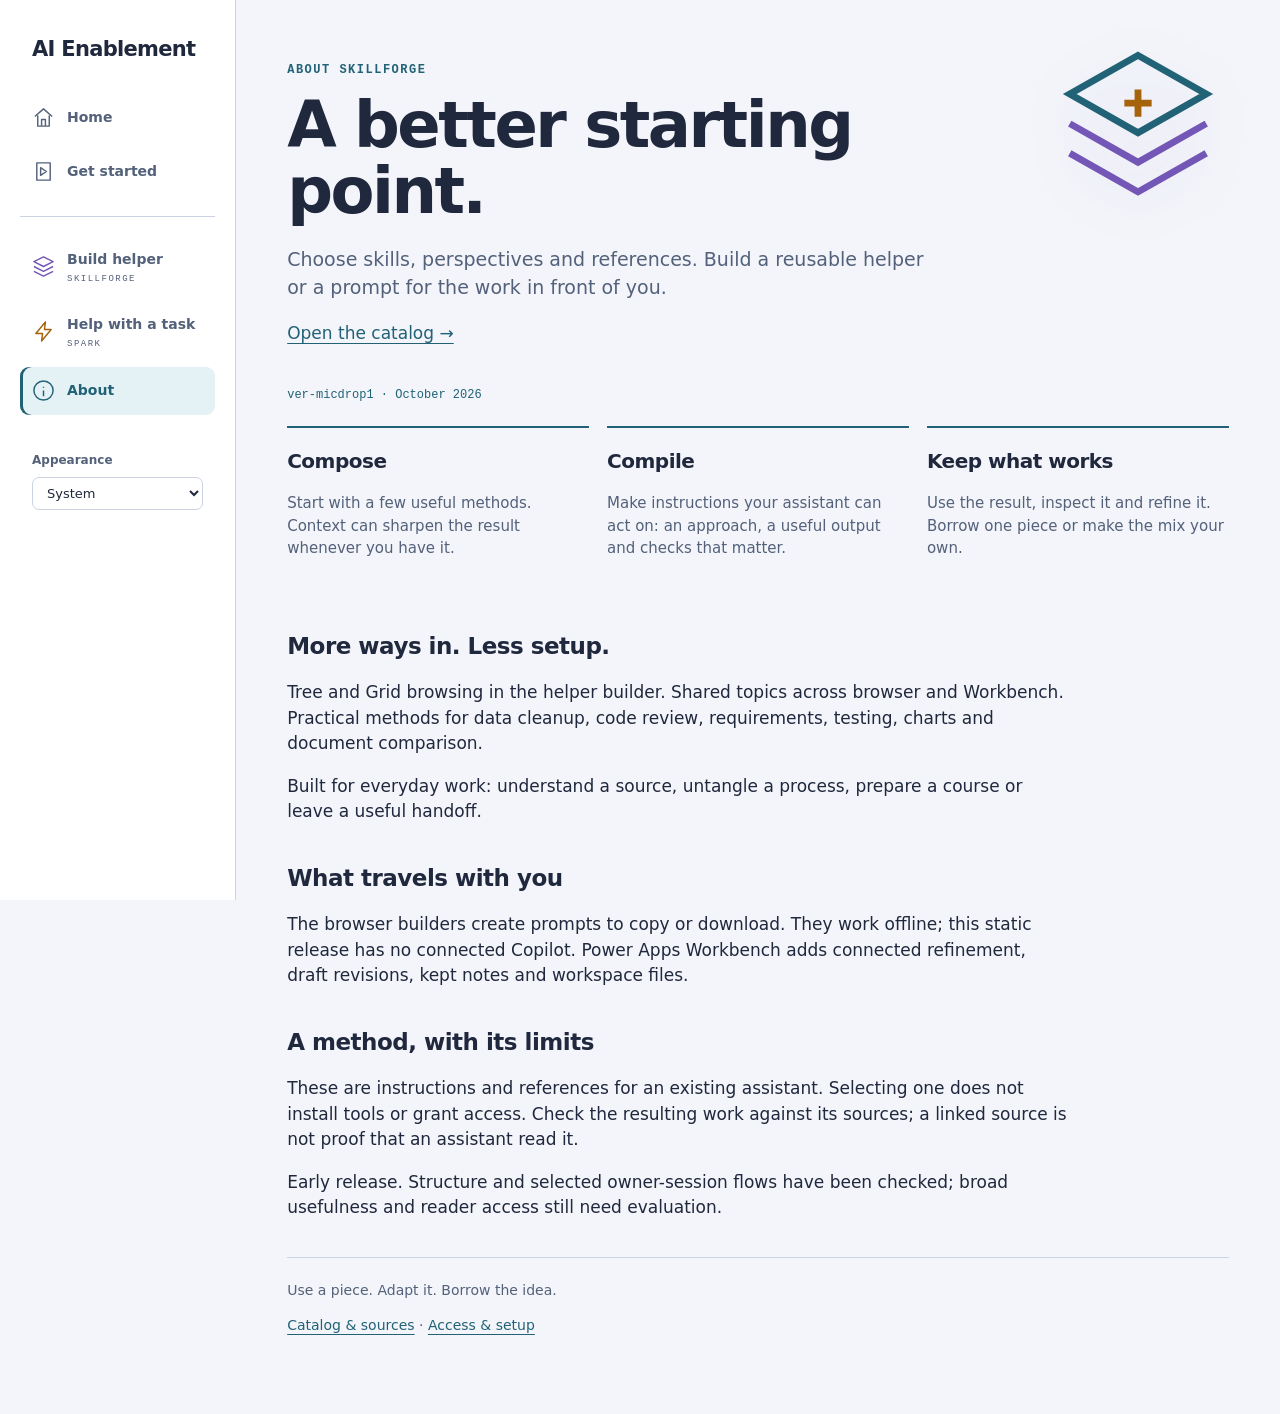
==== about.html @ b693999e "Publish ver-micdrop1 catalog and web Workbench" ====
<!doctype html>
<html lang="en"><head><meta charset="utf-8"><meta name="viewport" content="width=device-width, initial-scale=1"><title>About · Skillforge</title><meta name="description" content="Useful methods, combined your way."><link rel="stylesheet" href="launch.css?v=b89451d3d0da"><script src="site.js?v=e3f35488b8e0"></script></head><body class="skillforge about-page"><a class="skip-link" href="#main-content">Skip to content</a><aside class="site-rail"><a class="brand" href="index.html">AI Enablement</a><button type="button" class="nav-toggle secondary" aria-expanded="true" aria-controls="site-navigation" hidden>Menu</button><div id="site-navigation"><nav aria-label="Start here" class="rail-start"><a href="index.html" aria-label="Home"><svg viewBox="0 0 24 24" fill="none" stroke="currentColor" stroke-width="1.5" stroke-linejoin="round" aria-hidden="true"><path d="M3 11 12 3l9 8M6 10v11h12V10M10 21v-7h4v7"/></svg><span class="nav-full">Home</span><span class="nav-short" aria-hidden="true">Home</span></a><a href="get-started.html" aria-label="Get started"><svg viewBox="0 0 24 24" fill="none" stroke="currentColor" stroke-width="1.5" stroke-linejoin="round" aria-hidden="true"><path d="M5 3h14v18H5ZM9 8l6 4-6 4Z"/></svg><span class="nav-full">Get started</span><span class="nav-short" aria-hidden="true">Start</span></a></nav><nav aria-label="Tools" class="rail-tools"><a href="library.html" aria-label="Build helper SKILLFORGE"><svg viewBox="0 0 24 24" fill="none" stroke="currentColor" stroke-width="1.5" stroke-linejoin="round" aria-hidden="true"><path d="m12 2 10 5-10 5L2 7ZM2 12l10 5 10-5M2 17l10 5 10-5"/></svg><span class="nav-full">Build helper<small>SKILLFORGE</small></span><span class="nav-short" aria-hidden="true">Build</span></a><a href="launch.html" aria-label="Help with a task SPARK"><svg viewBox="0 0 24 24" fill="none" stroke="currentColor" stroke-width="1.5" stroke-linejoin="round" aria-hidden="true"><path d="m14 2-10 12h7l-1 8 10-12h-7Z"/></svg><span class="nav-full">Help with a task<small>SPARK</small></span><span class="nav-short" aria-hidden="true">Task</span></a><a href="about.html" aria-current="page" aria-label="About"><svg viewBox="0 0 24 24" fill="none" stroke="currentColor" stroke-width="1.5" stroke-linejoin="round" aria-hidden="true"><path d="M12 8v1M12 12v6M12 2a10 10 0 1 0 0 20 10 10 0 0 0 0-20"/></svg><span class="nav-full">About</span><span class="nav-short" aria-hidden="true">About</span></a></nav><div class="theme-control"><label for="forge-theme">Appearance</label><select id="forge-theme"><option value="system">System</option><option value="light">Light</option><option value="dark">Dark</option></select></div></div></aside><main id="main-content" tabindex="-1"><header class="prism-header"><div class="forge-art" aria-hidden="true"><svg viewBox="0 0 80 80" fill="none"><path d="M40 5 70 22 40 39 10 22Z" stroke="currentColor" stroke-width="3"/><path d="M10 35 40 52 70 35M10 48 40 65 70 48" stroke="var(--forge-violet)" stroke-width="3"/><path d="M40 20v12M34 26h12" stroke="var(--forge-amber)" stroke-width="3"/></svg></div><div class="eyebrow">About Skillforge</div><h1>A better starting point.</h1><p>Choose skills, perspectives and references. Build a reusable helper or a prompt for the work in front of you.</p><a href="library.html">Open the catalog →</a></header>
<p class="release-line">ver-micdrop1 · October 2026</p>
<div class="about-grid"><section><h2>Compose</h2><p>Start with a few useful methods. Context can sharpen the result whenever you have it.</p></section><section><h2>Compile</h2><p>Make instructions your assistant can act on: an approach, a useful output and checks that matter.</p></section><section><h2>Keep what works</h2><p>Use the result, inspect it and refine it. Borrow one piece or make the mix your own.</p></section></div>
<section class="starter-section"><h2>More ways in. Less setup.</h2><p>Tree and Grid browsing in the helper builder. Shared topics across browser and Workbench. Practical methods for data cleanup, code review, requirements, testing, charts and document comparison.</p><p>Built for everyday work: understand a source, untangle a process, prepare a course or leave a useful handoff.</p></section>
<section class="starter-section"><h2>What travels with you</h2><p>The browser builders create prompts to copy or download. They work offline; this static release has no connected Copilot. Power Apps Workbench adds connected refinement, draft revisions, kept notes and workspace files.</p></section>
<section class="starter-section"><h2>A method, with its limits</h2><p>These are instructions and references for an existing assistant. Selecting one does not install tools or grant access. Check the resulting work against its sources; a linked source is not proof that an assistant read it.</p><p>Early release. Structure and selected owner-session flows have been checked; broad usefulness and reader access still need evaluation.</p></section>
<footer>Use a piece. Adapt it. Borrow the idea.<p><a href="CATALOG.md">Catalog &amp; sources</a> · <a href="get-started.html">Access &amp; setup</a></p></footer></main></body></html>
---- launch.css ----
:root{color-scheme:light;--ink:#142c30;--muted:#526967;--line:#cddcd5;--paper:#f4f6ef;--accent:#155d52;--yellow:#e9edbf}*{box-sizing:border-box}body{margin:0;background:var(--paper);color:var(--ink);font:17px/1.5 system-ui,-apple-system,sans-serif}a{color:var(--accent);text-underline-offset:4px}a:hover{text-decoration-thickness:2px}main{max-width:1180px;margin:auto;padding:36px 28px 64px}.top{display:flex;justify-content:space-between;align-items:center;gap:24px;border-bottom:1px solid var(--line);padding-bottom:20px}.brand{font-weight:750;letter-spacing:-.5px}.top nav{display:flex;gap:22px;font-size:14px}.eyebrow{font:700 12px/1.4 ui-monospace,monospace;letter-spacing:1.5px;text-transform:uppercase;color:var(--accent)}header{padding:50px 0 30px;max-width:860px}h1{font-size:clamp(38px,6vw,64px);font-weight:600;line-height:1.03;letter-spacing:-2.5px;margin:14px 0 20px}header p{font-size:20px;color:var(--muted);max-width:690px}h2{font-size:23px;letter-spacing:-.5px;margin:0 0 16px}.step{font-size:13px;display:inline-grid;place-items:center;width:27px;height:27px;border:1px solid var(--accent);border-radius:50%;margin-right:9px;vertical-align:3px}.setup{display:grid;grid-template-columns:1fr 1.4fr;gap:32px;padding:26px;background:var(--yellow);border-radius:14px;margin:10px 0 38px}label{display:block;font-weight:650}select,textarea,input[type=search]{width:100%;font:inherit;color:var(--ink);border:1px solid #a3b8ad;border-radius:7px;padding:12px;background:#fff}select{margin-top:12px}textarea{resize:vertical;min-height:110px;margin-top:12px}input[type=checkbox]{accent-color:var(--accent);width:19px;height:19px;flex-shrink:0;margin:2px 10px 0 0}.section-top{display:flex;justify-content:space-between;align-items:center;gap:28px}.section-top input{max-width:330px}.catalog{display:grid;grid-template-columns:repeat(3,minmax(0,1fr));gap:16px;margin:20px 0 35px}.card{padding:22px;border:1px solid var(--line);border-radius:12px;background:white;display:flex;flex-direction:column}.card label{display:flex;align-items:start;margin-top:13px;cursor:pointer;font-size:18px;line-height:1.25}.card small{font:10px/1.4 ui-monospace,monospace;letter-spacing:.5px;color:var(--muted)}.card p{font-size:15px;color:var(--muted);margin:14px 0 18px}.card a{font-size:14px;margin-top:auto}.card:has(input:checked){border:2px solid var(--accent);padding:21px;background:#edf6f0}.launch{border-top:1px solid var(--line);padding-top:28px}.actions{display:flex;flex-wrap:wrap;gap:12px;align-items:center}button{font:650 15px system-ui;border-radius:7px;padding:13px 20px;background:var(--accent);color:white;border:1px solid var(--accent);cursor:pointer}button.secondary{background:transparent;color:var(--accent)}button:disabled{opacity:.45;cursor:default}button:hover:not(:disabled){filter:brightness(.9)}#prompt{font:13px/1.55 ui-monospace,monospace;min-height:260px;background:#fff;margin:18px 0}#status{min-height:1.5em;font-size:14px;color:var(--accent)}.note,footer{font-size:14px;color:var(--muted)}footer{border-top:1px solid var(--line);padding-top:22px;margin-top:36px}.methods{display:flex;gap:20px;flex-wrap:wrap;font-size:14px;margin:12px 0 32px}:focus-visible{outline:3px solid #d68f25;outline-offset:3px}@media(max-width:800px){.catalog{grid-template-columns:repeat(2,minmax(0,1fr))}.setup{grid-template-columns:1fr}.top{align-items:start}.top nav{flex-wrap:wrap;gap:12px}.section-top{display:block}.section-top input{max-width:none}}@media(max-width:520px){main{padding:24px 18px}.catalog{grid-template-columns:1fr}.top{display:block}.top nav{margin-top:12px}header{padding-top:32px}h1{letter-spacing:-1.5px}.setup{padding:20px}}

.example-link{font-size:16px;font-weight:650}.examples{grid-column:1/-1;display:grid;grid-template-columns:1fr 1.4fr;gap:18px 32px;border-top:1px solid #c4c99d;padding-top:22px;scroll-margin-top:24px}.examples h3{margin:0 0 8px;font-size:19px}.examples p{font-size:14px;margin:0;color:var(--muted)}.example-controls label{font-size:14px}.example-controls select{margin:6px 0 12px}.text-button{border-color:transparent;background:transparent;color:var(--accent);text-decoration:underline;text-underline-offset:4px;padding-left:0;padding-right:0}#example-status{grid-column:1/-1;color:var(--accent)}@media(max-width:800px){.examples{grid-template-columns:1fr}}
.catalog-controls{display:grid;grid-template-columns:1fr 1fr;gap:22px;align-items:end}.catalog-controls select{margin-top:6px}.catalog-controls input{margin-top:6px}.catalog-controls label,.section-top label{font-size:14px}.card small{font:12px/1.4 system-ui,sans-serif;letter-spacing:0}.compact{padding:18px}.compact:has(input:checked){padding:17px}.compact label{margin-top:0;font-size:17px}.compact p{margin:10px 0 15px}.library-heading{margin-top:36px}.helper-settings{padding:26px;background:var(--yellow);border-radius:14px}.selected-helpers{display:flex;flex-wrap:wrap;gap:8px;margin:12px 0 24px;font-size:14px}.chip{background:#fff;color:var(--accent);font-size:13px;padding:7px 10px;border-color:#a3b8ad}.preferences{display:grid;grid-template-columns:repeat(3,1fr);gap:18px;margin:22px 0}.preferences label{font-size:14px}.preferences select{margin-top:6px}.optional{font-size:13px;color:var(--muted);font-weight:400}.play{border-block:1px solid #c4c99d;padding:18px 0;margin:22px 0}.play summary{cursor:pointer;font-weight:650}.play label{margin-top:15px;font-size:14px}.play textarea{min-height:70px}.build-actions{margin-top:24px}.helper-result{border-top:1px solid #c4c99d;margin-top:24px;padding-top:22px}.helper-result textarea{font:13px/1.55 ui-monospace,monospace;margin-bottom:12px}.helper-result button{margin-bottom:12px}#helper-status{font-size:14px;color:var(--accent);min-height:1.5em}@media(max-width:700px){.catalog-controls,.preferences{grid-template-columns:1fr}.helper-settings{padding:20px}.section-top select{margin-bottom:12px}}
.top a.brand{text-decoration:none;color:var(--ink)}.top nav a[aria-current=page]{font-weight:750;text-decoration-thickness:2px}.path-grid{display:grid;grid-template-columns:1fr 1fr;gap:24px}.path-card{display:flex;flex-direction:column;background:#fff;padding:32px;border:1px solid var(--line);border-radius:16px;text-decoration:none;color:var(--ink);transition:transform .15s,border-color .15s}.path-card:first-child{background:var(--yellow);border-color:#d7dcb0}.path-card:hover{transform:translateY(-3px);border-color:var(--accent)}.path-kicker{font-size:14px;color:var(--muted)}.path-card h2{font-size:30px;line-height:1.15;margin:16px 0}.path-card p{color:var(--muted);margin:0 0 24px}.path-action{font-size:16px;font-weight:700;color:var(--accent);margin-top:auto}.path-note{font-size:14px;color:var(--muted);margin:22px 0 42px}.possibility-grid{display:grid;grid-template-columns:repeat(3,1fr);gap:26px}.possibility-grid p{font-size:19px;line-height:1.45;border-left:3px solid #c4c99d;padding-left:16px}.possibilities{margin-bottom:40px}@media(max-width:700px){.path-grid,.possibility-grid{grid-template-columns:1fr}.path-card{padding:24px}.possibility-grid{gap:0}}@media(prefers-reduced-motion:reduce){.path-card{transition:none}.path-card:hover{transform:none}}
.starter-invitation{display:flex;align-items:center;justify-content:space-between;gap:24px;padding:22px 26px;margin:0 0 30px;background:#e3eee8;border:1px solid var(--line);border-radius:12px}.starter-invitation p{font-size:15px;color:var(--muted);margin:5px 0 0}.starter-invitation>a{font-weight:700;white-space:nowrap}.starter-section{margin:42px 0;scroll-margin-top:24px}.starter-section>p{max-width:780px}.access-grid{display:grid;grid-template-columns:repeat(2,minmax(0,1fr));gap:18px}.access-card h3{margin:0;font-size:21px}.access-card ol{font-size:15px;padding-left:22px;margin:0 0 14px}.access-card li+li{margin-top:10px}.access-card .access-links{margin-top:auto}.access-card details{border-top:1px solid var(--line);padding-top:12px;font-size:14px}.access-card summary,.notebook-prompts summary{cursor:pointer;color:var(--accent)}.access-card details p{font-size:13px;margin:10px 0}.practice-prompt{margin:20px 0;border-left:4px solid var(--accent);padding:20px 24px;background:white;border-radius:0 12px 12px 0;max-width:780px}.notebook-feature{border:1px solid #c4c99d;background:var(--yellow);border-radius:16px;padding:32px;margin:46px 0;scroll-margin-top:24px}.notebook-feature h2{font-size:32px;line-height:1.15;margin:12px 0 18px}.notebook-feature>p,.notebook-feature>ol{max-width:850px}.notebook-feature li+li{margin-top:8px}.notebook-prompts{margin:24px 0}.notebook-prompts details{padding:13px 0;border-top:1px solid #c4c99d}.notebook-prompts details:last-child{border-bottom:1px solid #c4c99d}.notebook-prompts summary{font-weight:650}.notebook-prompts blockquote{margin:14px 0 4px;max-width:760px}.notebook-feature .methods{margin-bottom:0}.starter-jumps{border-bottom:1px solid var(--line);padding-bottom:20px}@media(max-width:700px){.access-grid{grid-template-columns:1fr}.starter-invitation{align-items:start;flex-direction:column;gap:14px;padding:20px}.notebook-feature{padding:22px}.notebook-feature h2{font-size:27px}.practice-prompt{padding:18px}.top nav{flex-wrap:wrap}}
.resource-shelf{border:1px solid var(--line);background:#fff;border-radius:12px;padding:22px;margin:24px 0}.resource-shelf h3{margin:0 0 12px}.resource-shelf h3:not(:first-child){margin-top:26px}.capability-list{list-style:none;padding:0;display:grid;grid-template-columns:repeat(2,minmax(0,1fr));gap:18px}.capability-list li{border-top:1px solid var(--line);padding-top:12px}.capability-list a{font-weight:650}.capability-list p{font-size:14px;margin:6px 0}.capability-list small{display:block;font-size:12px;color:var(--muted)}.ai-tailoring{margin:26px 0 0;border-top:1px solid var(--line);padding-top:20px}.ai-tailoring summary{font-size:19px;font-weight:650;cursor:pointer}.ai-tailoring>p{max-width:780px}.ai-tailoring label{margin-top:18px}.ai-tailoring textarea{margin-bottom:14px}.ai-tailoring button{margin:8px 10px 8px 0}.ai-tailoring textarea[readonly]{font:13px/1.55 ui-monospace,monospace;min-height:180px}#task-experience{margin-bottom:18px}@media(max-width:700px){.capability-list{grid-template-columns:1fr}}

/* Optional helper composition controls; the quick path stays compact. */
.mix-preview{background:#fff;border:1px solid var(--line);border-radius:10px;padding:18px 20px;margin:22px 0 16px}.mix-preview h3{margin:0 0 12px;font-size:18px}.mix-preview dl{margin:0;font-size:14px}.mix-preview dl>div{display:grid;grid-template-columns:150px minmax(0,1fr);gap:16px;padding:6px 0}.mix-preview dt{font-weight:650;color:var(--accent)}.mix-preview dd{margin:0;overflow-wrap:anywhere}.mix-tuning{border-block:1px solid #c4c99d;padding:16px 0}.mix-tuning>summary,.resource-browse>summary{font-weight:650;cursor:pointer;color:var(--accent)}.mix-controls{display:grid;grid-template-columns:repeat(2,minmax(0,1fr));gap:16px;margin:18px 0}.mix-card{background:#fff;border:1px solid var(--line);border-radius:10px;padding:18px;min-width:0}.mix-card h3{font-size:17px;margin:0 0 12px}.mix-card label,.capability-list label,.resource-browse label,.mix-boundaries label{font-size:13px;margin-top:12px}.mix-card select,.capability-list select,.resource-browse select{font-size:14px;margin-top:5px;padding:9px}.helper-settings input[type=text]{width:100%;font:14px/1.5 system-ui;color:var(--ink);border:1px solid #a3b8ad;border-radius:7px;padding:10px;background:#fff;margin-top:5px}.helper-settings input:disabled,.helper-settings select:disabled{background:#f2f4f0;color:#62716c}.mix-boundaries{display:grid;grid-template-columns:repeat(2,minmax(0,1fr));gap:16px}.resource-browse{border-top:1px solid var(--line);padding-top:14px;margin-top:22px}.capability-list li:has(select option[value=omit]:checked){opacity:.7}@media(max-width:700px){.mix-controls,.mix-boundaries{grid-template-columns:1fr}.mix-preview dl>div{grid-template-columns:1fr;gap:2px}.mix-preview{padding:16px}}

/* SKILLFORGE: scoped to the helper builder in both distributions. */
.skillforge{--ink:#20283d;--muted:#53617a;--line:#cbd3e2;--paper:#f3f5fa;--accent:#216276;--yellow:#e8edf7;--forge-surface:#fff;--forge-selected:#e4f1f5;--forge-violet:#7356b5;--forge-amber:#a5630b;--forge-action:#f0bc67;color-scheme:light}
.skillforge .top{flex-wrap:wrap}.theme-control{display:flex;align-items:center;gap:10px;margin-left:auto}.theme-control label{font-size:12px;color:var(--muted)}.theme-control select{width:auto;margin:0;padding:7px 28px 7px 10px;font-size:13px}
.forge-identity{display:flex;align-items:center;gap:16px;margin-bottom:30px}.forge-mark{width:72px;height:72px;flex-shrink:0;color:var(--accent)}.forge-name{font-size:24px;font-weight:800;letter-spacing:3px}.forge-identity .eyebrow{font-size:11px;letter-spacing:1.6px;margin-top:4px}.skillforge header{max-width:900px}.skillforge h1{font-weight:650}
.skillforge :is(.card,.resource-shelf,.mix-preview,.mix-card,.chip,select,textarea,input[type=search],input[type=text]){background:var(--forge-surface);color:var(--ink);border-color:var(--line)}
.skillforge .card:has(input:checked){background:var(--forge-selected);border-color:var(--accent);box-shadow:0 0 0 1px color-mix(in srgb,var(--accent) 15%,transparent)}
.skillforge :is(.play,.mix-tuning,.helper-result){border-color:var(--line)}.skillforge button{background:var(--accent);color:var(--paper)}.skillforge button:is(.secondary,.text-button,.chip){background:transparent;color:var(--accent)}.skillforge #helper-build{background:var(--forge-action);border-color:var(--forge-action);color:#282014;box-shadow:0 3px 15px #edb75b18}.skillforge :focus-visible{outline-color:var(--forge-amber)}
html[data-forge-theme=dark] .skillforge{--ink:#e8edf7;--muted:#acb8cf;--line:#39455c;--paper:#10141e;--accent:#80d4e5;--yellow:#1b2232;--forge-surface:#181f2d;--forge-selected:#203641;--forge-violet:#b6a0ed;--forge-amber:#f0bc67;color-scheme:dark}
@media(prefers-color-scheme:dark){html:not([data-forge-theme=light]) .skillforge{--ink:#e8edf7;--muted:#acb8cf;--line:#39455c;--paper:#10141e;--accent:#80d4e5;--yellow:#1b2232;--forge-surface:#181f2d;--forge-selected:#203641;--forge-violet:#b6a0ed;--forge-amber:#f0bc67;color-scheme:dark}}
@media(max-width:520px){.theme-control{margin-top:18px;justify-content:flex-end}.forge-name{font-size:21px}.forge-mark{width:58px;height:58px}.forge-identity{gap:12px}}

/* Shared workspace shell. Labels stay visible beside the geometric family marks. */
.skillforge main{max-width:1280px;margin-left:236px;padding:44px clamp(24px,4vw,64px) 64px}
.site-rail{position:fixed;inset:0 auto 0 0;width:236px;padding:34px 20px;background:var(--forge-surface);border-right:1px solid var(--line);overflow-y:auto;z-index:5}
.site-rail .brand{display:block;color:var(--ink);text-decoration:none;font-size:21px;letter-spacing:-.7px;padding:0 12px}.rail-context{display:block;font:11px ui-monospace,monospace;color:var(--muted);padding:6px 12px 0}
.site-rail nav{display:grid;gap:6px}.rail-start{margin-top:28px;padding-bottom:20px;border-bottom:1px solid var(--line)}.rail-tools{margin-top:20px}.site-rail nav a{display:flex;gap:12px;align-items:center;text-decoration:none;color:var(--muted);padding:12px;border-radius:9px;font-size:14px;font-weight:600;min-height:48px}.site-rail nav a:hover{background:var(--yellow);color:var(--ink)}.site-rail nav a[aria-current=page]{background:var(--forge-selected);color:var(--accent);box-shadow:inset 3px 0 var(--accent)}.site-rail svg{width:23px;height:23px;flex-shrink:0}.site-rail small{display:block;font:9px ui-monospace,monospace;letter-spacing:1.5px;margin-top:4px;color:var(--muted)}.site-rail a[href="library.html"] svg{color:var(--forge-violet)}.site-rail a[href="launch.html"] svg{color:var(--forge-amber)}.site-rail .theme-control{margin:36px 12px 0;display:block}.site-rail .theme-control select{width:100%;margin-top:8px}
.skip-link{position:fixed;left:250px;top:-100px;z-index:10;background:var(--forge-surface);padding:12px}.skip-link:focus{top:10px}
.skillforge header{padding:18px 0 30px}.skillforge header p{font-size:19px}.skillforge header .note{font-size:14px}.skillforge .example-link{font-size:14px}.skillforge .setup{border:1px solid var(--line);background:var(--yellow);gap:22px}.skillforge :is(.examples,.launch,.starter-jumps,.notebook-feature,.notebook-prompts details){border-color:var(--line)}
.skillforge :is(.path-card,.practice-prompt){background:var(--forge-surface);color:var(--ink)}.skillforge .path-card:first-child{background:var(--yellow);border-color:var(--line)}.skillforge .path-card{padding:28px}.skillforge .path-kicker{font:11px ui-monospace,monospace;letter-spacing:1px;color:var(--accent)}.skillforge .path-card:nth-child(2) .path-kicker{color:var(--forge-amber)}.skillforge .starter-invitation{background:var(--forge-surface)}.skillforge .possibility-grid p{border-color:var(--forge-violet);font-size:16px}.skillforge .possibility-grid strong{font-size:19px}.skillforge .notebook-feature{background:var(--yellow)}.skillforge #prompt{background:var(--forge-surface);color:var(--ink);border-color:var(--line)}.skillforge .practice-prompt{font-size:18px}.skillforge .starter-section{margin:36px 0}.skillforge .starter-jumps{gap:12px;padding-bottom:24px}.skillforge .starter-jumps a{background:var(--forge-surface);border:1px solid var(--line);padding:10px 14px;border-radius:8px;text-decoration:none}.skillforge .launch button[type=submit]{background:var(--forge-action);border-color:var(--forge-action);color:#282014}.skillforge input::placeholder,.skillforge textarea::placeholder{color:var(--muted);opacity:1}.skillforge :is(input,select):disabled{background:var(--yellow);color:var(--muted)}
@media(min-width:901px) and (max-width:1150px){.skillforge .catalog{grid-template-columns:repeat(2,minmax(0,1fr))}.skillforge .setup,.skillforge .examples{grid-template-columns:1fr}.skillforge .preferences{grid-template-columns:1fr}}
@media(max-width:600px){.skillforge main{margin-left:0;padding:0 22px 44px}.site-rail{position:relative;inset:auto;width:auto;margin:0 0 28px;padding:20px 22px;border-right:0;border-bottom:1px solid var(--line)}.site-rail .brand{padding:0;display:inline-block}.site-rail .rail-context{padding-left:0}.site-rail .nav-toggle{position:absolute;right:22px;top:16px;padding:9px 14px}.site-rail nav{grid-template-columns:repeat(2,minmax(0,1fr))}.site-rail .rail-start{margin-top:18px;padding-bottom:12px}.site-rail .rail-tools{margin-top:12px}.site-rail .theme-control{margin:18px 12px 0;display:flex;justify-content:flex-start}.site-rail .theme-control select{width:auto;margin:0}.skillforge header{padding-top:8px}.skip-link{left:16px}.skillforge .path-grid{grid-template-columns:1fr}.skillforge .catalog{grid-template-columns:repeat(2,minmax(0,1fr))}}
@media(max-width:560px){.skillforge .catalog,.skillforge .access-grid,.skillforge .preferences,.skillforge .setup,.skillforge .examples,.skillforge .catalog-controls{grid-template-columns:1fr}.skillforge h1{font-size:40px}.skillforge .path-card{padding:22px}.skillforge .notebook-feature{padding:22px}.skillforge .forge-name{font-size:21px}.skillforge .section-top{display:block}.skillforge .starter-jumps{display:grid}.skillforge .starter-jumps a{font-size:13px}}
[hidden]{display:none!important}

/* Keep labeled navigation visible in narrow desktop panels; phones use Menu. */
.nav-short{display:none}
@media(min-width:601px) and (max-width:900px){
 .skillforge main{margin-left:112px;padding:30px 26px 48px}
 .site-rail{width:112px;padding:24px 8px}
 .site-rail .brand{padding:0;font-size:14px;letter-spacing:-.4px;text-align:center;line-height:1.4}
 .site-rail .rail-context{padding:6px 0 0;font-size:10px;text-align:center}
 .site-rail nav a{flex-direction:column;gap:6px;padding:12px 4px;font-size:12px}
 .site-rail .nav-full{display:none}.site-rail .nav-short{display:block}
 .site-rail .rail-start{margin-top:24px;padding-bottom:14px}.site-rail .rail-tools{margin-top:14px}
 .site-rail .theme-control{margin:26px 0 0;text-align:center}
 .site-rail .theme-control label{font-size:10px}.site-rail .theme-control select{padding:8px 2px;font-size:12px}
 .skillforge .path-grid,.skillforge .setup,.skillforge .examples,.skillforge .preferences{grid-template-columns:1fr}
 .skillforge .catalog{grid-template-columns:repeat(2,minmax(0,1fr))}
 .skillforge .section-top{display:block}.skip-link{left:124px}
}

/* Resource orientation: short card, optional source detail. */
.resource-details { margin:.7rem 0; font-size:.92rem; }
.resource-details summary { cursor:pointer; color:var(--accent); font-weight:600; }
.resource-details dl { display:grid; grid-template-columns:5.5rem minmax(0,1fr); gap:.55rem .75rem; }
.resource-details dt { font-weight:700; }
.resource-details dd { margin:0; }
.resource-details p { overflow-wrap:anywhere; }
@media(max-width:600px){.resource-details dl{grid-template-columns:1fr;gap:.2rem}.resource-details dd{margin-bottom:.65rem}}

/* Shared mark stays in the header, never over form controls. */
.skillforge .prism-header{position:relative;max-width:none;padding-right:clamp(165px,24vw,290px);min-height:260px}
.forge-art{position:absolute;right:0;top:0;width:clamp(110px,15.4vw,182px);color:var(--accent);pointer-events:none;user-select:none}
.forge-art svg{display:block;width:100%;height:auto;filter:drop-shadow(0 10px 24px color-mix(in srgb,var(--forge-violet) 12%,transparent))}
.prism-header .forge-mark{display:none}
@media(min-width:601px) and (max-width:1100px){.skillforge .prism-header{padding-right:170px}.forge-art{width:110px;top:10px}}
@media(max-width:600px){.skillforge .prism-header{padding-right:0;min-height:0}.forge-art{width:58px;right:0;top:0;opacity:.85}.prism-header>.eyebrow,.prism-header .forge-identity{padding-right:94px;min-height:94px;display:flex;flex-direction:column;align-items:flex-start;justify-content:center}.prism-header .forge-identity{margin-bottom:10px}.prism-header .forge-name{font-size:20px;letter-spacing:2px}.prism-header .forge-identity .eyebrow{letter-spacing:1px;font-size:10px}}

/* Helper selections form a compact matrix; explanatory copy stays in Details. */
.skillforge .selector-grid{grid-template-columns:repeat(auto-fill,minmax(min(100%,205px),1fr));gap:10px;align-items:stretch;margin:14px 0 28px}
.selector-heading{display:flex;align-items:baseline;gap:12px;flex-wrap:wrap}
.selector-heading h2{margin:0}
.selection-tally{font-size:12px;color:var(--muted);white-space:nowrap;font-variant-numeric:tabular-nums}
.skillforge .selector-grid .card{padding:12px 14px;border-radius:8px;border-width:1px}
.skillforge .selector-grid .card:has(input:checked){padding:12px 14px;box-shadow:inset 3px 0 var(--accent)}
.selector-grid .card label{margin:0;min-height:60px;align-items:center;font-size:15px;line-height:1.3}
.selector-grid .card input{margin-block:0}
.selector-grid .card details{margin-top:4px;font-size:13px}
.selector-grid .card summary{color:var(--muted);cursor:pointer;width:fit-content;padding:4px 0}
.selector-grid .card details p{font-size:13px;margin:10px 0}
.selector-grid .card details a{font-size:13px}
.selector-grid>p{color:var(--muted);font-size:14px;margin:4px 0;grid-column:1/-1}

/* Discovery stays compact; each suggestion explains its connection. */
.related-picks{display:grid;grid-template-columns:repeat(auto-fit,minmax(min(100%,220px),1fr));gap:12px;padding:0;margin:12px 0 24px;list-style:none}
.related-picks li{min-width:0}.related-picks button{width:100%;text-align:left;padding:10px 12px}
.related-picks p{font-size:13px;color:var(--muted);margin:6px 2px;line-height:1.4}
.discovery-details h4{font-size:13px;margin:14px 0 6px}.discovery-details ul{padding-left:17px;margin:0}
.discovery-details li{margin:0 0 10px}.discovery-details li p,.selector-grid .discovery-details li p{font-size:13px;margin:4px 0 0;color:var(--muted)}
.connection-kind{font-size:12px;color:var(--muted)}
.resource-preview{padding:18px;border:1px solid var(--accent);border-radius:8px;margin:12px 0 20px;background:var(--forge-surface,var(--paper))}
.resource-preview h4{margin:6px 0}.resource-preview>small{color:var(--muted)}
.is-revealed{outline:2px solid var(--accent);outline-offset:3px}
.resource-browse input[type=search]{margin:6px 0 12px}

/* Shared Workbench discovery; the static builder remains usable offline. */
.web-workbench main{max-width:1700px;padding-inline:clamp(22px,3vw,48px)}
.web-workbench .prism-header{min-height:175px;padding-block:8px 22px}
.web-workbench h1{font-size:clamp(36px,4vw,54px);margin-block:10px 12px}
.web-workbench .forge-art{width:95px;top:8px}
.web-workspace{display:grid;grid-template-columns:minmax(0,1fr) 320px;gap:24px;align-items:start}
.work-catalog{min-width:0}.catalog-title{cursor:pointer;font-size:23px;font-weight:650;padding-block:6px 18px}
.catalog-title .selection-tally{margin-left:10px;font:12px ui-monospace,monospace;color:var(--muted)}
.web-catalog-search{display:grid;grid-template-columns:minmax(0,1fr) 160px;gap:10px}
.web-catalog-search select{margin:0}.web-catalog-search :is(input,select){font-size:14px;padding:11px}
.catalog-filter-row,.catalog-layout-row{display:flex;align-items:center;gap:12px;flex-wrap:wrap;margin-block:12px}
.catalog-filter-row>#selected-only{margin-left:auto}
.web-tabs{display:flex;gap:2px;flex-wrap:wrap}.web-tabs button{background:transparent;color:var(--muted);border-color:transparent;padding:8px 10px;font-size:12px;min-height:36px}
.web-tabs [aria-pressed=true],.web-workbench #selected-only[aria-pressed=true]{background:var(--forge-selected);color:var(--accent);border-color:var(--line)}
.catalog-layout-row label{display:flex;align-items:center;gap:8px;font-size:12px;color:var(--muted)}
.catalog-layout-row select{width:auto;margin:0;padding:7px;font-size:12px}
.catalog-layout-row>.text-button,.catalog-filter-row>.text-button{font-size:12px;padding:8px}
.web-workbench .catalog.selector-grid{grid-template-columns:repeat(auto-fill,minmax(min(100%,205px),1fr));gap:8px;margin:14px 0}
.web-workbench .catalog.catalog-tree{display:block}
.catalog-branch{border-top:1px solid var(--line);margin-block:12px}
.branch-heading{display:flex;align-items:center;gap:9px;cursor:pointer;min-height:46px;font-size:14px;font-weight:650;list-style:none}
.branch-heading::-webkit-details-marker{display:none}.branch-heading:before{content:'›';font-size:20px;width:12px;color:var(--muted)}
.catalog-branch[open]>.branch-heading:before{transform:rotate(90deg)}
.branch-symbol svg{width:18px;height:18px;display:block;color:var(--accent)}
.branch-count{margin-left:auto;font:11px ui-monospace,monospace;color:var(--muted)}
.branch-nodes{display:grid;grid-template-columns:repeat(auto-fill,minmax(min(100%,235px),1fr));gap:5px;padding-left:20px;border-left:1px solid var(--line);margin-left:6px}
.catalog-subgroups{padding-left:20px}.catalog-subgroups .catalog-branch{margin-block:0;border-top:0}
.web-workbench .selector-grid .card{padding:0 10px;display:grid;grid-template-columns:1fr 26px;gap:0 4px;border:1px solid var(--line);border-radius:6px;min-width:0}
.web-workbench .selector-grid .card:has(input:checked){border-color:var(--accent);background:var(--forge-selected)}
.web-workbench .selector-grid .card label{font-size:13px;min-height:44px;line-height:1.35;margin:0;align-items:center;gap:8px;padding-block:8px}
.web-workbench .selector-grid .card input{width:16px;height:16px;margin:0}
.web-workbench .selector-grid .card label strong{font-weight:550}
.web-workbench .selector-detail{margin:0;align-self:start;min-width:0}.web-workbench .selector-detail>summary{min-height:44px;padding:10px 4px;font-size:16px;list-style:none}
.web-workbench .selector-detail[open]{grid-column:1/-1;padding-bottom:12px}.web-workbench .selector-detail[open]>summary{min-height:28px;padding:0}
.web-workbench .selector-detail .resource-details dl{display:block}.web-workbench .selector-detail dd{margin-bottom:10px}
.web-mix{position:sticky;top:24px;min-width:0;display:grid;gap:14px}
.mix-box,.web-context,.web-workbench .helper-settings{padding:20px;border:1px solid var(--line);border-radius:12px;background:var(--forge-surface)}
.mix-box h2{font-size:20px;display:flex;align-items:center;justify-content:space-between}.mix-box h2 span{font:13px ui-monospace,monospace;color:var(--accent)}
.web-workbench .selected-helpers{margin:12px 0 18px;font-size:13px;gap:6px}.web-workbench .chip{font-size:12px;text-align:left;padding:6px 8px}
.web-workbench #helper-build{width:100%}.mix-box .note{font-size:12px;margin:10px 0 0}
.web-context>summary,.web-workbench .helper-settings>summary{cursor:pointer;font-size:14px;font-weight:650}.web-context>summary span{float:right;color:var(--muted);font-size:11px;font-weight:400}
.web-context label{margin-top:14px;font-size:13px}.web-context textarea{font-size:14px}
.web-workbench .helper-settings[open]{max-height:75vh;overflow:auto}.web-workbench .helper-settings :is(.preferences,.mix-controls,.mix-boundaries,.mix-preview dl>div){grid-template-columns:1fr}
.web-workbench .helper-settings label{font-size:12px}.web-workbench .helper-settings select{font-size:13px}.web-workbench .mix-preview{padding:12px}
.web-output{grid-column:1/-1;min-width:0;border-top:1px solid var(--line);padding-top:24px}.web-output h2{font-size:23px}
.about-grid{display:grid;grid-template-columns:repeat(3,minmax(0,1fr));gap:18px;margin:24px 0 36px}
.about-grid section{border-top:2px solid var(--accent);padding:18px 0}.about-grid h2{font-size:20px}.about-grid p{font-size:15px;color:var(--muted)}
.about-page .release-line{font:12px ui-monospace,monospace;color:var(--accent)}
@media(max-width:1190px){.web-workspace{grid-template-columns:minmax(0,1fr) 275px}.web-catalog-search{grid-template-columns:1fr}.web-mix{top:12px}.mix-box,.web-context,.web-workbench .helper-settings{padding:15px}}
@media(max-width:1000px){.web-workspace{grid-template-columns:1fr}.web-mix{position:static;grid-row:1;grid-template-columns:1fr 1fr}.web-workbench .mix-box{grid-column:1/-1}.web-workbench .selected-helpers{margin-bottom:12px}.web-workbench #helper-build{width:auto;min-width:180px}.about-grid{grid-template-columns:1fr}.web-catalog-search{grid-template-columns:1fr 160px}}
@media(max-width:600px){.web-workbench .prism-header{min-height:0;padding-right:70px}.web-workbench .prism-header>.eyebrow{min-height:0;padding-right:0}.web-workbench .forge-art{width:54px}.web-mix{grid-template-columns:1fr}.web-catalog-search{grid-template-columns:1fr}.branch-nodes{padding-left:10px}.catalog-subgroups{padding-left:10px}.web-workbench .catalog-filter-row{gap:4px}}


.sr-only{position:absolute;width:1px;height:1px;padding:0;margin:-1px;overflow:hidden;clip:rect(0,0,0,0);white-space:nowrap;border:0}
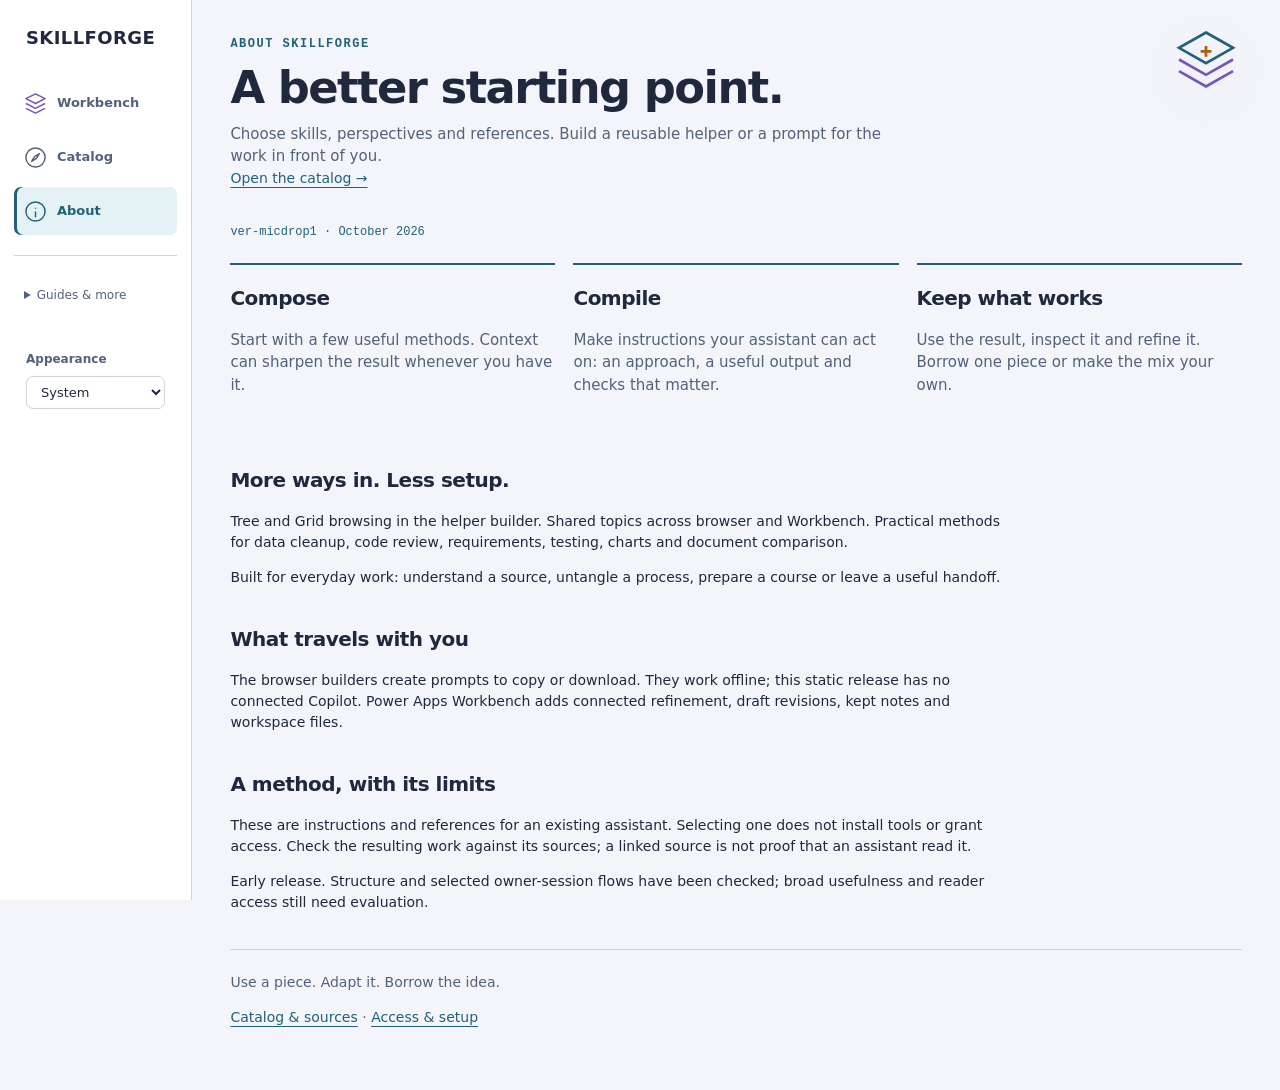
==== commit 76cd2a69: "Align web layouts with Skillforge Workbench" ====
--- a/about.html
+++ b/about.html
@@ -1,5 +1,5 @@
 <!doctype html>
-<html lang="en"><head><meta charset="utf-8"><meta name="viewport" content="width=device-width, initial-scale=1"><title>About · Skillforge</title><meta name="description" content="Useful methods, combined your way."><link rel="stylesheet" href="launch.css?v=b89451d3d0da"><script src="site.js?v=e3f35488b8e0"></script></head><body class="skillforge about-page"><a class="skip-link" href="#main-content">Skip to content</a><aside class="site-rail"><a class="brand" href="index.html">AI Enablement</a><button type="button" class="nav-toggle secondary" aria-expanded="true" aria-controls="site-navigation" hidden>Menu</button><div id="site-navigation"><nav aria-label="Start here" class="rail-start"><a href="index.html" aria-label="Home"><svg viewBox="0 0 24 24" fill="none" stroke="currentColor" stroke-width="1.5" stroke-linejoin="round" aria-hidden="true"><path d="M3 11 12 3l9 8M6 10v11h12V10M10 21v-7h4v7"/></svg><span class="nav-full">Home</span><span class="nav-short" aria-hidden="true">Home</span></a><a href="get-started.html" aria-label="Get started"><svg viewBox="0 0 24 24" fill="none" stroke="currentColor" stroke-width="1.5" stroke-linejoin="round" aria-hidden="true"><path d="M5 3h14v18H5ZM9 8l6 4-6 4Z"/></svg><span class="nav-full">Get started</span><span class="nav-short" aria-hidden="true">Start</span></a></nav><nav aria-label="Tools" class="rail-tools"><a href="library.html" aria-label="Build helper SKILLFORGE"><svg viewBox="0 0 24 24" fill="none" stroke="currentColor" stroke-width="1.5" stroke-linejoin="round" aria-hidden="true"><path d="m12 2 10 5-10 5L2 7ZM2 12l10 5 10-5M2 17l10 5 10-5"/></svg><span class="nav-full">Build helper<small>SKILLFORGE</small></span><span class="nav-short" aria-hidden="true">Build</span></a><a href="launch.html" aria-label="Help with a task SPARK"><svg viewBox="0 0 24 24" fill="none" stroke="currentColor" stroke-width="1.5" stroke-linejoin="round" aria-hidden="true"><path d="m14 2-10 12h7l-1 8 10-12h-7Z"/></svg><span class="nav-full">Help with a task<small>SPARK</small></span><span class="nav-short" aria-hidden="true">Task</span></a><a href="about.html" aria-current="page" aria-label="About"><svg viewBox="0 0 24 24" fill="none" stroke="currentColor" stroke-width="1.5" stroke-linejoin="round" aria-hidden="true"><path d="M12 8v1M12 12v6M12 2a10 10 0 1 0 0 20 10 10 0 0 0 0-20"/></svg><span class="nav-full">About</span><span class="nav-short" aria-hidden="true">About</span></a></nav><div class="theme-control"><label for="forge-theme">Appearance</label><select id="forge-theme"><option value="system">System</option><option value="light">Light</option><option value="dark">Dark</option></select></div></div></aside><main id="main-content" tabindex="-1"><header class="prism-header"><div class="forge-art" aria-hidden="true"><svg viewBox="0 0 80 80" fill="none"><path d="M40 5 70 22 40 39 10 22Z" stroke="currentColor" stroke-width="3"/><path d="M10 35 40 52 70 35M10 48 40 65 70 48" stroke="var(--forge-violet)" stroke-width="3"/><path d="M40 20v12M34 26h12" stroke="var(--forge-amber)" stroke-width="3"/></svg></div><div class="eyebrow">About Skillforge</div><h1>A better starting point.</h1><p>Choose skills, perspectives and references. Build a reusable helper or a prompt for the work in front of you.</p><a href="library.html">Open the catalog →</a></header>
+<html lang="en"><head><meta charset="utf-8"><meta name="viewport" content="width=device-width, initial-scale=1"><title>About · Skillforge</title><meta name="description" content="Useful methods, combined your way."><link rel="stylesheet" href="launch.css?v=e79131f3815f"><script src="site.js?v=ebd20b7e43db"></script></head><body class="skillforge about-page"><a class="skip-link" href="#main-content">Skip to content</a><aside class="site-rail"><a class="brand" href="index.html">SKILLFORGE</a><button type="button" class="nav-toggle secondary" aria-expanded="true" aria-controls="site-navigation" hidden>Menu</button><div id="site-navigation"><nav aria-label="Workbench" class="rail-start"><a href="library.html" aria-label="Workbench"><svg viewBox="0 0 24 24" fill="none" stroke="currentColor" stroke-width="1.5" stroke-linejoin="round" aria-hidden="true"><path d="m12 2 10 5-10 5L2 7ZM2 12l10 5 10-5M2 17l10 5 10-5"/></svg><span class="nav-full">Workbench</span><span class="nav-short" aria-hidden="true">Build</span></a><a href="library.html#catalog-panel" aria-label="Catalog"><svg viewBox="0 0 24 24" fill="none" stroke="currentColor" stroke-width="1.5" stroke-linejoin="round" aria-hidden="true"><path d="M12 2a10 10 0 1 0 0 20 10 10 0 0 0 0-20M16 8l-3 5-5 3 3-5Z"/></svg><span class="nav-full">Catalog</span><span class="nav-short" aria-hidden="true">Catalog</span></a><a href="about.html" aria-current="page" aria-label="About"><svg viewBox="0 0 24 24" fill="none" stroke="currentColor" stroke-width="1.5" stroke-linejoin="round" aria-hidden="true"><path d="M12 8v1M12 12v6M12 2a10 10 0 1 0 0 20 10 10 0 0 0 0-20"/></svg><span class="nav-full">About</span><span class="nav-short" aria-hidden="true">About</span></a></nav><details class="rail-guides"><summary>Guides &amp; more</summary><nav aria-label="Guides" class="rail-tools"><a href="index.html" aria-label="Home"><svg viewBox="0 0 24 24" fill="none" stroke="currentColor" stroke-width="1.5" stroke-linejoin="round" aria-hidden="true"><path d="M3 11 12 3l9 8M6 10v11h12V10M10 21v-7h4v7"/></svg><span class="nav-full">Home</span><span class="nav-short" aria-hidden="true">Home</span></a><a href="get-started.html" aria-label="Get started"><svg viewBox="0 0 24 24" fill="none" stroke="currentColor" stroke-width="1.5" stroke-linejoin="round" aria-hidden="true"><path d="M5 3h14v18H5ZM9 8l6 4-6 4Z"/></svg><span class="nav-full">Get started</span><span class="nav-short" aria-hidden="true">Start</span></a><a href="launch.html" aria-label="Task brief workflow"><svg viewBox="0 0 24 24" fill="none" stroke="currentColor" stroke-width="1.5" stroke-linejoin="round" aria-hidden="true"><path d="m14 2-10 12h7l-1 8 10-12h-7Z"/></svg><span class="nav-full">Task brief workflow</span><span class="nav-short" aria-hidden="true">Task</span></a></nav></details><div class="theme-control"><label for="forge-theme">Appearance</label><select id="forge-theme"><option value="system">System</option><option value="light">Light</option><option value="dark">Dark</option></select></div></div></aside><main id="main-content" tabindex="-1"><header class="prism-header"><div class="forge-art" aria-hidden="true"><svg viewBox="0 0 80 80" fill="none"><path d="M40 5 70 22 40 39 10 22Z" stroke="currentColor" stroke-width="3"/><path d="M10 35 40 52 70 35M10 48 40 65 70 48" stroke="var(--forge-violet)" stroke-width="3"/><path d="M40 20v12M34 26h12" stroke="var(--forge-amber)" stroke-width="3"/></svg></div><div class="eyebrow">About Skillforge</div><h1>A better starting point.</h1><p>Choose skills, perspectives and references. Build a reusable helper or a prompt for the work in front of you.</p><a href="library.html">Open the catalog →</a></header>
 <p class="release-line">ver-micdrop1 · October 2026</p>
 <div class="about-grid"><section><h2>Compose</h2><p>Start with a few useful methods. Context can sharpen the result whenever you have it.</p></section><section><h2>Compile</h2><p>Make instructions your assistant can act on: an approach, a useful output and checks that matter.</p></section><section><h2>Keep what works</h2><p>Use the result, inspect it and refine it. Borrow one piece or make the mix your own.</p></section></div>
 <section class="starter-section"><h2>More ways in. Less setup.</h2><p>Tree and Grid browsing in the helper builder. Shared topics across browser and Workbench. Practical methods for data cleanup, code review, requirements, testing, charts and document comparison.</p><p>Built for everyday work: understand a source, untangle a process, prepare a course or leave a useful handoff.</p></section>
--- a/launch.css
+++ b/launch.css
@@ -16,17 +16,17 @@
 .skillforge :is(.card,.resource-shelf,.mix-preview,.mix-card,.chip,select,textarea,input[type=search],input[type=text]){background:var(--forge-surface);color:var(--ink);border-color:var(--line)}
 .skillforge .card:has(input:checked){background:var(--forge-selected);border-color:var(--accent);box-shadow:0 0 0 1px color-mix(in srgb,var(--accent) 15%,transparent)}
 .skillforge :is(.play,.mix-tuning,.helper-result){border-color:var(--line)}.skillforge button{background:var(--accent);color:var(--paper)}.skillforge button:is(.secondary,.text-button,.chip){background:transparent;color:var(--accent)}.skillforge #helper-build{background:var(--forge-action);border-color:var(--forge-action);color:#282014;box-shadow:0 3px 15px #edb75b18}.skillforge :focus-visible{outline-color:var(--forge-amber)}
-html[data-forge-theme=dark] .skillforge{--ink:#e8edf7;--muted:#acb8cf;--line:#39455c;--paper:#10141e;--accent:#80d4e5;--yellow:#1b2232;--forge-surface:#181f2d;--forge-selected:#203641;--forge-violet:#b6a0ed;--forge-amber:#f0bc67;color-scheme:dark}
-@media(prefers-color-scheme:dark){html:not([data-forge-theme=light]) .skillforge{--ink:#e8edf7;--muted:#acb8cf;--line:#39455c;--paper:#10141e;--accent:#80d4e5;--yellow:#1b2232;--forge-surface:#181f2d;--forge-selected:#203641;--forge-violet:#b6a0ed;--forge-amber:#f0bc67;color-scheme:dark}}
+html[data-forge-theme=dark] .skillforge{--ink:#e7edf5;--muted:#91a1b6;--line:#283445;--paper:#0b1017;--accent:#83dcea;--yellow:#172130;--forge-surface:#121a25;--forge-selected:#203641;--forge-violet:#b6a0ed;--forge-amber:#f0bc67;color-scheme:dark}
+@media(prefers-color-scheme:dark){html:not([data-forge-theme=light]) .skillforge{--ink:#e7edf5;--muted:#91a1b6;--line:#283445;--paper:#0b1017;--accent:#83dcea;--yellow:#172130;--forge-surface:#121a25;--forge-selected:#203641;--forge-violet:#b6a0ed;--forge-amber:#f0bc67;color-scheme:dark}}
 @media(max-width:520px){.theme-control{margin-top:18px;justify-content:flex-end}.forge-name{font-size:21px}.forge-mark{width:58px;height:58px}.forge-identity{gap:12px}}
 
 /* Shared workspace shell. Labels stay visible beside the geometric family marks. */
-.skillforge main{max-width:1280px;margin-left:236px;padding:44px clamp(24px,4vw,64px) 64px}
-.site-rail{position:fixed;inset:0 auto 0 0;width:236px;padding:34px 20px;background:var(--forge-surface);border-right:1px solid var(--line);overflow-y:auto;z-index:5}
-.site-rail .brand{display:block;color:var(--ink);text-decoration:none;font-size:21px;letter-spacing:-.7px;padding:0 12px}.rail-context{display:block;font:11px ui-monospace,monospace;color:var(--muted);padding:6px 12px 0}
-.site-rail nav{display:grid;gap:6px}.rail-start{margin-top:28px;padding-bottom:20px;border-bottom:1px solid var(--line)}.rail-tools{margin-top:20px}.site-rail nav a{display:flex;gap:12px;align-items:center;text-decoration:none;color:var(--muted);padding:12px;border-radius:9px;font-size:14px;font-weight:600;min-height:48px}.site-rail nav a:hover{background:var(--yellow);color:var(--ink)}.site-rail nav a[aria-current=page]{background:var(--forge-selected);color:var(--accent);box-shadow:inset 3px 0 var(--accent)}.site-rail svg{width:23px;height:23px;flex-shrink:0}.site-rail small{display:block;font:9px ui-monospace,monospace;letter-spacing:1.5px;margin-top:4px;color:var(--muted)}.site-rail a[href="library.html"] svg{color:var(--forge-violet)}.site-rail a[href="launch.html"] svg{color:var(--forge-amber)}.site-rail .theme-control{margin:36px 12px 0;display:block}.site-rail .theme-control select{width:100%;margin-top:8px}
-.skip-link{position:fixed;left:250px;top:-100px;z-index:10;background:var(--forge-surface);padding:12px}.skip-link:focus{top:10px}
-.skillforge header{padding:18px 0 30px}.skillforge header p{font-size:19px}.skillforge header .note{font-size:14px}.skillforge .example-link{font-size:14px}.skillforge .setup{border:1px solid var(--line);background:var(--yellow);gap:22px}.skillforge :is(.examples,.launch,.starter-jumps,.notebook-feature,.notebook-prompts details){border-color:var(--line)}
+.skillforge{font-size:14px}.skillforge main{max-width:1600px;margin-left:192px;padding:28px clamp(24px,3vw,48px) 48px}
+.site-rail{position:fixed;inset:0 auto 0 0;width:192px;padding:24px 14px;background:var(--forge-surface);border-right:1px solid var(--line);overflow-y:auto;z-index:5}
+.site-rail .brand{display:block;color:var(--ink);text-decoration:none;font-size:18px;letter-spacing:.4px;padding:0 12px}.rail-context{display:block;font:11px ui-monospace,monospace;color:var(--muted);padding:6px 12px 0}
+.site-rail nav{display:grid;gap:6px}.rail-start{margin-top:28px;padding-bottom:20px;border-bottom:1px solid var(--line)}.rail-tools{margin-top:20px}.site-rail nav a{display:flex;gap:10px;align-items:center;text-decoration:none;color:var(--muted);padding:10px;border-radius:7px;font-size:13px;font-weight:600;min-height:48px}.site-rail nav a:hover{background:var(--yellow);color:var(--ink)}.site-rail nav a[aria-current=page]{background:var(--forge-selected);color:var(--accent);box-shadow:inset 3px 0 var(--accent)}.site-rail svg{width:23px;height:23px;flex-shrink:0}.site-rail small{display:block;font:9px ui-monospace,monospace;letter-spacing:1.5px;margin-top:4px;color:var(--muted)}.site-rail a[href="library.html"] svg{color:var(--forge-violet)}.site-rail a[href="launch.html"] svg{color:var(--forge-amber)}.site-rail .theme-control{margin:36px 12px 0;display:block}.site-rail .theme-control select{width:100%;margin-top:8px}
+.skip-link{position:fixed;left:206px;top:-100px;z-index:10;background:var(--forge-surface);padding:12px}.skip-link:focus{top:10px}
+.skillforge header{padding:18px 0 30px}.skillforge header p{font-size:15px;margin:12px 0 0}.skillforge header .note{font-size:14px}.skillforge .example-link{font-size:14px}.skillforge .setup{border:1px solid var(--line);background:var(--yellow);gap:22px}.skillforge :is(.examples,.launch,.starter-jumps,.notebook-feature,.notebook-prompts details){border-color:var(--line)}
 .skillforge :is(.path-card,.practice-prompt){background:var(--forge-surface);color:var(--ink)}.skillforge .path-card:first-child{background:var(--yellow);border-color:var(--line)}.skillforge .path-card{padding:28px}.skillforge .path-kicker{font:11px ui-monospace,monospace;letter-spacing:1px;color:var(--accent)}.skillforge .path-card:nth-child(2) .path-kicker{color:var(--forge-amber)}.skillforge .starter-invitation{background:var(--forge-surface)}.skillforge .possibility-grid p{border-color:var(--forge-violet);font-size:16px}.skillforge .possibility-grid strong{font-size:19px}.skillforge .notebook-feature{background:var(--yellow)}.skillforge #prompt{background:var(--forge-surface);color:var(--ink);border-color:var(--line)}.skillforge .practice-prompt{font-size:18px}.skillforge .starter-section{margin:36px 0}.skillforge .starter-jumps{gap:12px;padding-bottom:24px}.skillforge .starter-jumps a{background:var(--forge-surface);border:1px solid var(--line);padding:10px 14px;border-radius:8px;text-decoration:none}.skillforge .launch button[type=submit]{background:var(--forge-action);border-color:var(--forge-action);color:#282014}.skillforge input::placeholder,.skillforge textarea::placeholder{color:var(--muted);opacity:1}.skillforge :is(input,select):disabled{background:var(--yellow);color:var(--muted)}
 @media(min-width:901px) and (max-width:1150px){.skillforge .catalog{grid-template-columns:repeat(2,minmax(0,1fr))}.skillforge .setup,.skillforge .examples{grid-template-columns:1fr}.skillforge .preferences{grid-template-columns:1fr}}
 @media(max-width:600px){.skillforge main{margin-left:0;padding:0 22px 44px}.site-rail{position:relative;inset:auto;width:auto;margin:0 0 28px;padding:20px 22px;border-right:0;border-bottom:1px solid var(--line)}.site-rail .brand{padding:0;display:inline-block}.site-rail .rail-context{padding-left:0}.site-rail .nav-toggle{position:absolute;right:22px;top:16px;padding:9px 14px}.site-rail nav{grid-template-columns:repeat(2,minmax(0,1fr))}.site-rail .rail-start{margin-top:18px;padding-bottom:12px}.site-rail .rail-tools{margin-top:12px}.site-rail .theme-control{margin:18px 12px 0;display:flex;justify-content:flex-start}.site-rail .theme-control select{width:auto;margin:0}.skillforge header{padding-top:8px}.skip-link{left:16px}.skillforge .path-grid{grid-template-columns:1fr}.skillforge .catalog{grid-template-columns:repeat(2,minmax(0,1fr))}}
@@ -60,12 +60,12 @@
 @media(max-width:600px){.resource-details dl{grid-template-columns:1fr;gap:.2rem}.resource-details dd{margin-bottom:.65rem}}
 
 /* Shared mark stays in the header, never over form controls. */
-.skillforge .prism-header{position:relative;max-width:none;padding-right:clamp(165px,24vw,290px);min-height:260px}
-.forge-art{position:absolute;right:0;top:0;width:clamp(110px,15.4vw,182px);color:var(--accent);pointer-events:none;user-select:none}
+.skillforge .prism-header{position:relative;max-width:none;padding:8px 100px 24px 0;min-height:132px}.skillforge h1{font-size:clamp(30px,3.5vw,45px);letter-spacing:-1.5px;margin:12px 0}.skillforge h2{font-size:20px}
+.forge-art{position:absolute;right:0;top:0;width:72px;color:var(--accent);pointer-events:none;user-select:none}
 .forge-art svg{display:block;width:100%;height:auto;filter:drop-shadow(0 10px 24px color-mix(in srgb,var(--forge-violet) 12%,transparent))}
 .prism-header .forge-mark{display:none}
-@media(min-width:601px) and (max-width:1100px){.skillforge .prism-header{padding-right:170px}.forge-art{width:110px;top:10px}}
-@media(max-width:600px){.skillforge .prism-header{padding-right:0;min-height:0}.forge-art{width:58px;right:0;top:0;opacity:.85}.prism-header>.eyebrow,.prism-header .forge-identity{padding-right:94px;min-height:94px;display:flex;flex-direction:column;align-items:flex-start;justify-content:center}.prism-header .forge-identity{margin-bottom:10px}.prism-header .forge-name{font-size:20px;letter-spacing:2px}.prism-header .forge-identity .eyebrow{letter-spacing:1px;font-size:10px}}
+@media(min-width:601px) and (max-width:1100px){.skillforge .prism-header{padding-right:94px}.forge-art{width:68px;top:10px}}
+@media(max-width:600px){.skillforge .prism-header{padding-right:0;min-height:0}.forge-art{width:58px;right:0;top:0;opacity:.85}.prism-header>.eyebrow,.prism-header .forge-identity{padding-right:94px;min-height:32px;display:flex;flex-direction:column;align-items:flex-start;justify-content:center}.prism-header .forge-identity{margin-bottom:10px}.prism-header .forge-name{font-size:20px;letter-spacing:2px}.prism-header .forge-identity .eyebrow{letter-spacing:1px;font-size:10px}}
 
 /* Helper selections form a compact matrix; explanatory copy stays in Details. */
 .skillforge .selector-grid{grid-template-columns:repeat(auto-fill,minmax(min(100%,205px),1fr));gap:10px;align-items:stretch;margin:14px 0 28px}
@@ -96,11 +96,11 @@
 
 /* Shared Workbench discovery; the static builder remains usable offline. */
 .web-workbench main{max-width:1700px;padding-inline:clamp(22px,3vw,48px)}
-.web-workbench .prism-header{min-height:175px;padding-block:8px 22px}
-.web-workbench h1{font-size:clamp(36px,4vw,54px);margin-block:10px 12px}
-.web-workbench .forge-art{width:95px;top:8px}
-.web-workspace{display:grid;grid-template-columns:minmax(0,1fr) 320px;gap:24px;align-items:start}
-.work-catalog{min-width:0}.catalog-title{cursor:pointer;font-size:23px;font-weight:650;padding-block:6px 18px}
+.web-workbench .prism-header{min-height:132px;padding-block:8px 24px}
+.web-workbench h1{font-size:clamp(30px,3.5vw,45px);margin-block:12px}
+.web-workbench .forge-art{width:72px;top:4px}
+.web-workspace{display:grid;grid-template-columns:minmax(0,1fr) 300px;grid-template-areas:"catalog mix" "output mix";gap:20px;align-items:start}
+.work-catalog{grid-area:catalog;min-width:0}.catalog-title{list-style:none}.catalog-title::-webkit-details-marker{display:none}.catalog-title:after{content:"⌄";float:right;color:var(--muted);font-size:18px}.work-catalog:not([open])>.catalog-title:after{content:"›"}.catalog-title .eyebrow{display:block;font-size:10px;margin-bottom:10px}.catalog-title{cursor:pointer;font-size:21px;font-weight:650;padding-block:0 16px}
 .catalog-title .selection-tally{margin-left:10px;font:12px ui-monospace,monospace;color:var(--muted)}
 .web-catalog-search{display:grid;grid-template-columns:minmax(0,1fr) 160px;gap:10px}
 .web-catalog-search select{margin:0}.web-catalog-search :is(input,select){font-size:14px;padding:11px}
@@ -112,39 +112,108 @@
 .catalog-layout-row select{width:auto;margin:0;padding:7px;font-size:12px}
 .catalog-layout-row>.text-button,.catalog-filter-row>.text-button{font-size:12px;padding:8px}
 .web-workbench .catalog.selector-grid{grid-template-columns:repeat(auto-fill,minmax(min(100%,205px),1fr));gap:8px;margin:14px 0}
-.web-workbench .catalog.catalog-tree{display:block}
+.web-workbench .catalog.catalog-tree{display:grid;grid-template-columns:repeat(2,minmax(0,1fr));gap:12px 20px;align-items:start}
 .catalog-branch{border-top:1px solid var(--line);margin-block:12px}
 .branch-heading{display:flex;align-items:center;gap:9px;cursor:pointer;min-height:46px;font-size:14px;font-weight:650;list-style:none}
 .branch-heading::-webkit-details-marker{display:none}.branch-heading:before{content:'›';font-size:20px;width:12px;color:var(--muted)}
 .catalog-branch[open]>.branch-heading:before{transform:rotate(90deg)}
 .branch-symbol svg{width:18px;height:18px;display:block;color:var(--accent)}
 .branch-count{margin-left:auto;font:11px ui-monospace,monospace;color:var(--muted)}
-.branch-nodes{display:grid;grid-template-columns:repeat(auto-fill,minmax(min(100%,235px),1fr));gap:5px;padding-left:20px;border-left:1px solid var(--line);margin-left:6px}
-.catalog-subgroups{padding-left:20px}.catalog-subgroups .catalog-branch{margin-block:0;border-top:0}
+.branch-nodes{display:flex;flex-direction:column;gap:5px;padding-left:12px;border-left:1px solid var(--line);margin-left:6px}
+.catalog-subgroups{padding-left:12px;border-left:1px solid var(--line);margin-left:6px}.catalog-subgroups .catalog-branch{margin-block:0;border-top:0}
 .web-workbench .selector-grid .card{padding:0 10px;display:grid;grid-template-columns:1fr 26px;gap:0 4px;border:1px solid var(--line);border-radius:6px;min-width:0}
-.web-workbench .selector-grid .card:has(input:checked){border-color:var(--accent);background:var(--forge-selected)}
+.web-workbench .selector-grid .card:has(input:checked){padding:0 10px;border-color:var(--accent);background:var(--forge-selected)}
 .web-workbench .selector-grid .card label{font-size:13px;min-height:44px;line-height:1.35;margin:0;align-items:center;gap:8px;padding-block:8px}
 .web-workbench .selector-grid .card input{width:16px;height:16px;margin:0}
 .web-workbench .selector-grid .card label strong{font-weight:550}
 .web-workbench .selector-detail{margin:0;align-self:start;min-width:0}.web-workbench .selector-detail>summary{min-height:44px;padding:10px 4px;font-size:16px;list-style:none}
 .web-workbench .selector-detail[open]{grid-column:1/-1;padding-bottom:12px}.web-workbench .selector-detail[open]>summary{min-height:28px;padding:0}
 .web-workbench .selector-detail .resource-details dl{display:block}.web-workbench .selector-detail dd{margin-bottom:10px}
-.web-mix{position:sticky;top:24px;min-width:0;display:grid;gap:14px}
-.mix-box,.web-context,.web-workbench .helper-settings{padding:20px;border:1px solid var(--line);border-radius:12px;background:var(--forge-surface)}
-.mix-box h2{font-size:20px;display:flex;align-items:center;justify-content:space-between}.mix-box h2 span{font:13px ui-monospace,monospace;color:var(--accent)}
+.web-mix{grid-area:mix;position:sticky;top:20px;min-width:0;display:grid;gap:14px}
+.mix-box,.web-context,.web-workbench .helper-settings{padding:18px;border:1px solid var(--line);border-radius:12px;background:var(--forge-surface)}
+.mix-box .eyebrow{font-size:10px;margin-bottom:10px}.mix-box h2{font-size:20px;display:flex;align-items:center;justify-content:space-between}.mix-box h2 span{font:13px ui-monospace,monospace;color:var(--accent)}
 .web-workbench .selected-helpers{margin:12px 0 18px;font-size:13px;gap:6px}.web-workbench .chip{font-size:12px;text-align:left;padding:6px 8px}
 .web-workbench #helper-build{width:100%}.mix-box .note{font-size:12px;margin:10px 0 0}
 .web-context>summary,.web-workbench .helper-settings>summary{cursor:pointer;font-size:14px;font-weight:650}.web-context>summary span{float:right;color:var(--muted);font-size:11px;font-weight:400}
 .web-context label{margin-top:14px;font-size:13px}.web-context textarea{font-size:14px}
 .web-workbench .helper-settings[open]{max-height:75vh;overflow:auto}.web-workbench .helper-settings :is(.preferences,.mix-controls,.mix-boundaries,.mix-preview dl>div){grid-template-columns:1fr}
 .web-workbench .helper-settings label{font-size:12px}.web-workbench .helper-settings select{font-size:13px}.web-workbench .mix-preview{padding:12px}
-.web-output{grid-column:1/-1;min-width:0;border-top:1px solid var(--line);padding-top:24px}.web-output h2{font-size:23px}
+.web-output{grid-area:output;min-width:0;border:1px solid var(--line);border-radius:10px;background:var(--forge-surface);padding:20px;scroll-margin-top:20px}.web-output h2{font-size:23px}
 .about-grid{display:grid;grid-template-columns:repeat(3,minmax(0,1fr));gap:18px;margin:24px 0 36px}
 .about-grid section{border-top:2px solid var(--accent);padding:18px 0}.about-grid h2{font-size:20px}.about-grid p{font-size:15px;color:var(--muted)}
 .about-page .release-line{font:12px ui-monospace,monospace;color:var(--accent)}
 @media(max-width:1190px){.web-workspace{grid-template-columns:minmax(0,1fr) 275px}.web-catalog-search{grid-template-columns:1fr}.web-mix{top:12px}.mix-box,.web-context,.web-workbench .helper-settings{padding:15px}}
-@media(max-width:1000px){.web-workspace{grid-template-columns:1fr}.web-mix{position:static;grid-row:1;grid-template-columns:1fr 1fr}.web-workbench .mix-box{grid-column:1/-1}.web-workbench .selected-helpers{margin-bottom:12px}.web-workbench #helper-build{width:auto;min-width:180px}.about-grid{grid-template-columns:1fr}.web-catalog-search{grid-template-columns:1fr 160px}}
+@media(max-width:1000px){.web-workspace{grid-template-columns:1fr;grid-template-areas:"catalog" "mix" "output"}.web-mix{position:static;grid-template-columns:1fr 1fr}.web-workbench .mix-box{grid-column:1/-1}.web-workbench .selected-helpers{margin-bottom:12px}.web-workbench #helper-build{width:auto;min-width:180px}.about-grid{grid-template-columns:1fr}.web-catalog-search{grid-template-columns:1fr 160px}}
 @media(max-width:600px){.web-workbench .prism-header{min-height:0;padding-right:70px}.web-workbench .prism-header>.eyebrow{min-height:0;padding-right:0}.web-workbench .forge-art{width:54px}.web-mix{grid-template-columns:1fr}.web-catalog-search{grid-template-columns:1fr}.branch-nodes{padding-left:10px}.catalog-subgroups{padding-left:10px}.web-workbench .catalog-filter-row{gap:4px}}
 
 
 .sr-only{position:absolute;width:1px;height:1px;padding:0;margin:-1px;overflow:hidden;clip:rect(0,0,0,0);white-space:nowrap;border:0}
+
+/* Bounded selection and a nearby result keep the web tools in one workspace. */
+.web-workbench #catalog-grid{max-height:min(60vh,630px);overflow:auto;overscroll-behavior:contain;scrollbar-width:thin;scrollbar-color:var(--line) transparent;padding:0 6px 4px 0}
+.web-workbench .catalog-branch:first-child{margin-top:0}
+.web-workbench .branch-heading{min-height:40px}
+.web-workbench .web-output .helper-result{margin-top:12px;padding-top:12px}
+.web-workbench .web-output textarea{max-height:48vh;min-height:200px}
+.web-workbench .web-output h2{font-size:21px;margin-bottom:8px}
+.web-output:has(#helper-results:empty){background:transparent;border-style:dashed}
+.skillforge .ai-tailoring{margin-top:18px;padding-top:14px;font-size:13px}
+.skillforge .ai-tailoring summary{font-size:14px}
+.skillforge button{font-size:13px;padding:10px 14px}
+.skillforge #helper-build{background:var(--accent);border-color:var(--accent);color:var(--paper);box-shadow:none}
+.task-workspace{display:grid;grid-template-columns:minmax(0,1fr) 350px;gap:24px;align-items:start}
+.task-inputs{min-width:0}
+.task-workbench .setup{display:block;padding:18px;margin:0 0 24px;background:var(--forge-surface);border-radius:10px}
+.task-workbench .setup h2{margin-bottom:14px}
+.task-workbench .setup label{font-size:13px}
+.task-workbench #outcome{margin-top:6px;min-height:110px;font-size:14px}
+.task-workbench .examples{display:block;margin-top:14px;padding-top:12px;font-size:13px}
+.task-workbench .examples>summary{cursor:pointer;color:var(--muted)}
+.task-workbench .example-controls{margin-top:14px}
+.task-workbench .catalog-controls{gap:12px}
+.task-workbench .catalog-controls :is(input,select){font-size:13px;padding:10px}
+.task-workbench #catalog{max-height:530px;overflow:auto;overscroll-behavior:contain;grid-template-columns:repeat(auto-fill,minmax(min(100%,200px),1fr));gap:8px;scrollbar-width:thin;padding-right:5px}
+.task-workbench .card,.task-workbench .card:has(input:checked){padding:12px;border-width:1px;border-radius:7px}
+.task-workbench .card label{font-size:14px;margin-top:7px;line-height:1.35}
+.task-workbench .card p{font-size:12px;margin:8px 0}
+.task-workbench .card a,.task-workbench .card small{font-size:11px}
+.task-workbench .launch{position:sticky;top:20px;padding:18px;border:1px solid var(--line);border-radius:10px;background:var(--forge-surface);min-width:0}
+.task-workbench .launch .actions{gap:8px}
+.task-workbench .launch .note{font-size:12px}
+.task-workbench #task-experience{font-size:13px;margin:0}
+.task-workbench #prompt{min-height:240px;max-height:50vh;margin-block:10px}
+.task-workbench .build-actions{margin-top:14px}
+.task-workbench .step{font-size:11px;width:22px;height:22px;vertical-align:2px}
+.home-workbench .path-grid{gap:18px}
+.home-workbench .path-card{padding:24px;border-radius:10px}
+.home-workbench .path-card h2{font-size:27px;margin:12px 0}
+.home-workbench .path-card p{font-size:15px;margin-bottom:24px}
+.home-workbench .path-note{margin:16px 0 24px}
+.home-workbench .starter-invitation{padding:16px 22px;margin-bottom:24px}
+.home-workbench .possibility-grid{gap:16px}
+.home-workbench .possibility-grid p{font-size:13px}
+.home-workbench .possibility-grid strong{font-size:16px}
+.home-workbench .possibilities{margin-bottom:24px}
+@media(max-width:1190px){.task-workspace{grid-template-columns:minmax(0,1fr) 300px}}
+@media(max-width:1000px){.task-workspace{grid-template-columns:1fr}.task-workbench .launch{position:static}.web-workbench #catalog-grid{max-height:580px}.task-workbench #catalog{max-height:500px}}
+@media(max-width:600px){.skillforge main{padding-inline:16px}.skillforge .site-rail{padding:18px 16px;margin-bottom:20px}.skillforge h1{font-size:32px}.skillforge .prism-header{padding-bottom:22px}.skillforge .forge-art{width:54px}.web-workspace{gap:16px}.web-workbench #catalog-grid{max-height:55vh}.web-output{padding:16px}.catalog-layout-row{gap:8px}.task-workbench .launch{padding:16px}}
+
+/* One Workbench route; guides stay available without competing with the tool. */
+.rail-guides{margin:20px 10px 0;color:var(--muted);font-size:12px}
+.rail-guides>summary{cursor:pointer;padding-block:10px}
+.rail-guides .rail-tools{margin-top:4px}
+.rail-guides nav a{font-size:12px;padding:9px 0}
+.rail-guides nav svg{width:18px;height:18px}
+.output-title{display:flex;align-items:center;justify-content:space-between;gap:16px;flex-wrap:wrap}
+.output-title h2{margin:0}
+.output-purpose{display:flex;align-items:center;gap:8px;font-size:11px;color:var(--muted);font-weight:500}
+.output-purpose select{width:auto;margin:0;font-size:12px;padding:7px}
+.catalog-tree .card{position:relative}
+.catalog-tree .card:before{content:'';position:absolute;left:-13px;top:22px;width:12px;border-top:1px solid var(--line)}
+.catalog-tree .card:has(input:checked):before{border-color:var(--accent)}
+.catalog-tree .catalog-branch:has(input:checked)>.branch-heading .branch-symbol{color:var(--forge-amber)}
+.catalog-tree .catalog-subgroups>.catalog-branch{position:relative}
+.catalog-tree .catalog-subgroups>.catalog-branch:before{content:'';position:absolute;left:-13px;top:20px;width:12px;border-top:1px solid var(--line)}
+@media(max-width:1190px){.web-workbench .catalog.catalog-tree{grid-template-columns:1fr}}
+@media(min-width:601px) and (max-width:900px){.rail-guides{margin:16px 0 0;text-align:center;font-size:10px}.rail-guides nav a{font-size:11px}}
+@media(max-width:600px){.rail-guides{margin:12px 10px 0}.output-title{align-items:start}.output-purpose{width:100%;justify-content:space-between}.output-purpose select{max-width:75%}.branch-nodes{padding-left:12px}.catalog-subgroups{padding-left:12px}}
